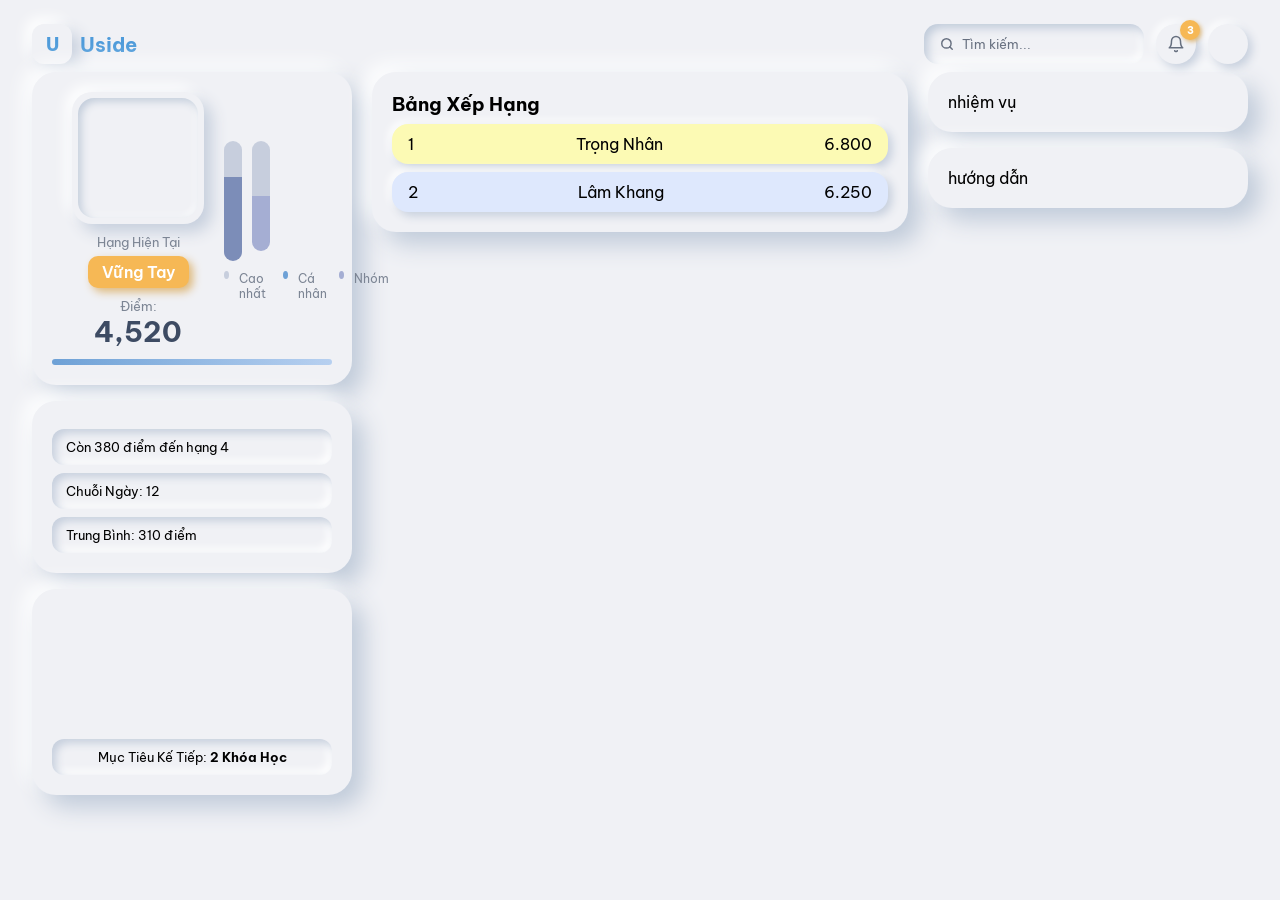
==== index.html @ 682aa791 "start" ====
<!DOCTYPE html>
<html lang="en">
<head>
    <meta charset="UTF-8">
    <meta name="viewport" content="width=device-width, initial-scale=1.0">
    <link rel="preconnect" href="https://fonts.googleapis.com">
    <link rel="preconnect" href="https://fonts.gstatic.com" crossorigin>
    <link href="https://fonts.googleapis.com/css2?family=Atkinson+Hyperlegible:ital,wght@0,400;0,700;1,400;1,700&family=Be+Vietnam+Pro:ital,wght@0,100;0,200;0,300;0,400;0,500;0,600;0,700;0,800;0,900;1,100;1,200;1,300;1,400;1,500;1,600;1,700;1,800;1,900&family=Inter:ital,opsz,wght@0,14..32,100..900;1,14..32,100..900&family=Kaushan+Script&family=Michroma&family=Montserrat:ital,wght@0,100..900;1,100..900&family=Mountains+of+Christmas:wght@400;700&family=Mulish:ital,wght@0,200..1000;1,200..1000&family=Open+Sans:ital,wght@0,300..800;1,300..800&family=Poppins:ital,wght@0,100;0,200;0,300;0,400;0,500;0,600;0,700;0,800;0,900;1,100;1,200;1,300;1,400;1,500;1,600;1,700;1,800;1,900&family=Roboto:ital,wght@0,100..900;1,100..900&display=swap" rel="stylesheet">
    <link rel="stylesheet" href="./css/trangchu.css">
    <title>Funny</title>
</head>
<body>
    <header>
        <div class="logo">
            <div class="inner-logo1">U</div>   
            <div class="inner-logo2">Uside</div>   
        </div>
        <div class="component">
            <div class="searchbox">
                <div class="kinhlup"></div>
                <input type="text" placeholder="Tìm kiếm...">
            </div>
            <div class="notification">
                <div class="bell"></div>
                <div class="new">3</div>
            </div>
            <div class="avatar"></div>
        </div>
    </header>
    <section class="main">
        <div class="left-main">
            <div class="card profile-card">
                <div class="inner-profile-card">
                    <div class="profile-left">
                        <div class="avatar-big">
                            <div class="inner-avatar-big"></div>
                        </div>
                    
                        <div class="rank-info">
                            <p>Hạng Hiện Tại</p>
                            <div class="rank-badge">
                                Vững Tay 
                            </div>
                        </div>
                        <div class="score">
                            <p>Điểm:</p>
                            <h2>4,520</h2>
                        </div>
                    </div>
                    <div class="profile-right">
                        <div class="rank-bars">
                            <div class="bar bar1"></div>
                            <div class="bar bar2"></div>
                        </div>
                        <div class="rank-type">
                            <span class="dot dot1"></span> Cao nhất
                            <span class="dot dot2"></span> Cá nhân
                            <span class="dot dot3"></span> Nhóm
                        </div>
                    </div>
                </div>

                <div class="progress-line"></div>

            </div>

            <!-- CARD 2 -->
            <div class="card progress-card">

                <div class="progress-item">
                    Còn 380 điểm đến hạng 4
                </div>

                <div class="progress-item">
                    Chuỗi Ngày: 12 
                </div>

                <div class="progress-item">
                    Trung Bình: 310 điểm
                </div>

            </div>

            <!-- CARD 3 -->
            <div class="card goal-card">

                <div class="goal-image"></div>

                <div class="goal-text">
                    Mục Tiêu Kế Tiếp: <b>2 Khóa Học</b>
                </div>

            </div>
        </div>

        <div class="center-main">
            <div class="card leaderboard">
                <div class="leaderboard-header">
                    <h3>Bảng Xếp Hạng</h3>
                </div>

                <div class="leaderboard-list">
                    <div class="rank-item gold">
                        <span>1</span>
                        <span>Trọng Nhân</span>
                        <span>6.800</span>
                    </div>

                    <div class="rank-item silver">
                        <span>2</span>
                        <span>Lâm Khang</span>
                        <span>6.250</span>
                    </div>
                </div>
            </div>
        </div>

        <div class="right-main">
            <div class="right-main">
                <div class="card mission-card">
                    nhiệm vụ
                </div>

                <div class="card guide-card">
                    hướng dẫn
                </div>
            </div>
        </div>
    </section>
</body>
</html>
---- css/trangchu.css ----
* {
    margin: 0;
    padding: 0;
    box-sizing: border-box;
    font-family: "Be Vietnam Pro", sans-serif;
}

body {
    background-color: #f0f1f5;
}

header {
    padding: 24px 0 8px;
    margin: 0 auto;
    max-width: 1513px;
    width: 95%;
    display: flex;
    justify-content: space-between;
    align-items: center;
}

header .logo {
    display: flex;
    justify-content: center;
    align-items: center;
    gap: 8px;
    cursor: pointer;
}

header .inner-logo1 {
    color: #4E9BDA;
    background-color: #F0F1F5;
    box-shadow: 8px 8px 16px #C6CFDD, -6px -6px 14px #FFFFFF;
    font-size: 18px;
    font-weight: 800;
    width: 40px;
    height: 40px;
    display: flex;
    justify-content: center;
    align-items: center;
    border-radius: 12px;
}

header .inner-logo2 {
    color: #4E9BDA;
    font-size: 20px;
    font-weight: 700;
    display: flex;
    justify-content: center;
    align-items: center;
}

header .component {
    display: flex;
    justify-content: center;
    align-items: center;
    gap: 12px;
}

header .component .searchbox {
    display: flex;
    flex-direction: row;
    align-items: center;
    padding: 10px 16px;
    gap: 8px;
    width: 220px;
    min-width: 220px;
    height: 40px;
    background: #F0F1F5;
    box-shadow: inset 4px 4px 10px #BFCAD9, inset -3px -3px 8px #FFFFFF;
    border-radius: 14px;
}

header .component .kinhlup {
    width: 16px;
    height: 16px;
    background-color: #666F7F;
    -webkit-mask: url("../img/rank/kinhlup.svg") no-repeat center;
    mask: url("../img/rank/kinhlup.svg") no-repeat center;
    -webkit-mask-size: contain;
    mask-size: contain;
}

header .component .searchbox input {
    border: none;
    outline: none;
    background-color: transparent;
    width: 100%;
    color: #666F7F;
}

header .component .searchbox input::placeholder {
    color: #666F7F;
}

header .component .searchbox input:focus {
    outline: none;
    border: none;
}

header .component .notification {
    display: flex;
    justify-content: center;
    align-items: center;
    width: 40px;
    height: 40px;
    background: #F0F1F5;
    box-shadow: 4px 4px 10px #C6CFDD, -3px -3px 8px #FFFFFF;
    border-radius: 50%;
    cursor: pointer;
    position: relative;
}

header .component .notification .bell {
    width: 18px;
    height: 18px;
    background-color: #666F7F;
    -webkit-mask: url("../img/rank/bell.svg") no-repeat center;
    mask: url("../img/rank/bell.svg") no-repeat center;
    -webkit-mask-size: contain;
    mask-size: contain;
}

header .component .notification .new {
    display: flex;
    flex-direction: row;
    justify-content: center;
    align-items: center;
    padding: 0px;
    width: 20px;
    height: 20px;
    position: absolute;
    width: 20px;
    height: 20px;
    right: -4px;
    top: -4px;
    font-size: 10px;
    font-weight: 800;
    background: #F6B855;
    box-shadow: 2px 2px 4px #DEB97C;
    border-radius: 10px;
    color: #ffffff;
}

header .component .avatar {
    display: flex;
    justify-content: center;
    align-items: center;
    width: 40px;
    height: 40px;
    background: #F0F1F5;
    box-shadow: 4px 4px 10px #C6CFDD, -3px -3px 8px #FFFFFF;
    border-radius: 50%;
    cursor: pointer;
    position: relative;
}

.main {
    margin: 0 auto;
    max-width: 1513px;
    width: 95%;
    display: grid;
    grid-template-columns: 320px 1fr 320px;
    gap: 20px;
}

.left-main {
    display:flex;
    flex-direction:column;
    gap:16px;
}

.inner-profile-card {
    display: flex;
    justify-content: space-between;
    align-items: center;
}

.profile-left {
    display: flex;
    justify-content: center;
    align-items: center;
    flex-direction: column;
    padding: 0 20px;
}

.avatar-big {
    display: flex;
    justify-content: center;
    align-items: center;
    width: 132px;
    height: 132px;
    background: #F0F1F5;
    box-shadow: 8px 8px 16px #C6CFDD, -6px -6px 14px #FFFFFF;
    border-radius: 20px;
}

.inner-avatar-big {
    width: 120px;
    height: 120px;
    background: #ffffff01;
    box-shadow: inset 3px 3px 8px #BFCAD9, inset -2px -2px 6px #FFFFFF;
    border-radius: 16px;
}

.rank-info{
    text-align:center;
    margin-top:10px;
}

.rank-info p{
    font-size:13px;
    color:#7C8594;
}

.rank-badge{
    margin-top:6px;
    display:inline-block;
    padding:6px 14px;

    background:#F6B855;
    color:white;
    font-weight:600;
    border-radius:10px;

    box-shadow:4px 4px 8px #DEB97C;
}

.score{
    text-align:center;
    margin-top:10px;
}

.score p{
    color:#7C8594;
    font-size:13px;
}

.score h2{
    font-size:28px;
    color:#3D4B63;
}




.rank-bars{
    display:flex;
    gap:10px;
}

.bar{
    width:18px;
    border-radius:12px;
    background:#C7CEDD;
}

.bar1{
    height:120px;
    background:linear-gradient(
        to top,
        #7C8DB8 70%,
        #C7CEDD 70%
    );
}

.bar2{
    height:110px;
    background:linear-gradient(
        to top,
        #A5AED3 50%,
        #C7CEDD 50%
    );
}



.progress-line{
    margin-top:10px;
    height:6px;
    border-radius:10px;

    background:linear-gradient(
        to right,
        #6EA1D6,
        #B7D0F0
    );
}

.rank-type{
    margin-top:10px;
    font-size:12px;
    color:#7C8594;

    display:flex;
    justify-content:center;
    gap:10px;
}

.dot{
    width:8px;
    height:8px;
    border-radius:50%;
    display:inline-block;
}

.dot1{background:#C7CEDD;}
.dot2{background:#6EA1D6;}
.dot3{background:#A5AED3;}

.progress-item{
    padding:10px 14px;
    border-radius:12px;
    margin-top:8px;

    background:#F0F1F5;

    box-shadow:
    inset 4px 4px 8px #C6CFDD,
    inset -4px -4px 8px #FFFFFF;

    font-size:13px;
}

.goal-card{
    text-align:center;
}

.goal-image{
    height:120px;
    background:url("../img/book.png") center/contain no-repeat;
}

.goal-text{
    margin-top:10px;

    padding:10px;
    border-radius:12px;

    box-shadow:
    inset 4px 4px 8px #C6CFDD,
    inset -4px -4px 8px #FFFFFF;

    font-size:13px;
}




.main .card {
    border-radius:24px;
    padding:20px;
    background: #F0F1F5;
    box-shadow: 12px 12px 24px #BFCAD9, -8px -8px 20px #FFFFFF;
}



.center-main {
    display:flex;
    flex-direction:column;
    gap:16px;
}

.center-main .rank-item{
    display:flex;
    justify-content:space-between;
    align-items:center;

    padding: 10px 16px;
    border-radius: 16px;
    margin-top:8px;

    box-shadow: 4px 4px 10px #C6CFDD, -3px -3px 8px #FFFFFF;
}

.center-main .rank-item.gold{
    background:#FCFAB4;
}

.center-main .rank-item.silver{
    background:#DEE8FD;
}



.right-main{
    display:flex;
    flex-direction:column;
    gap:16px;
}
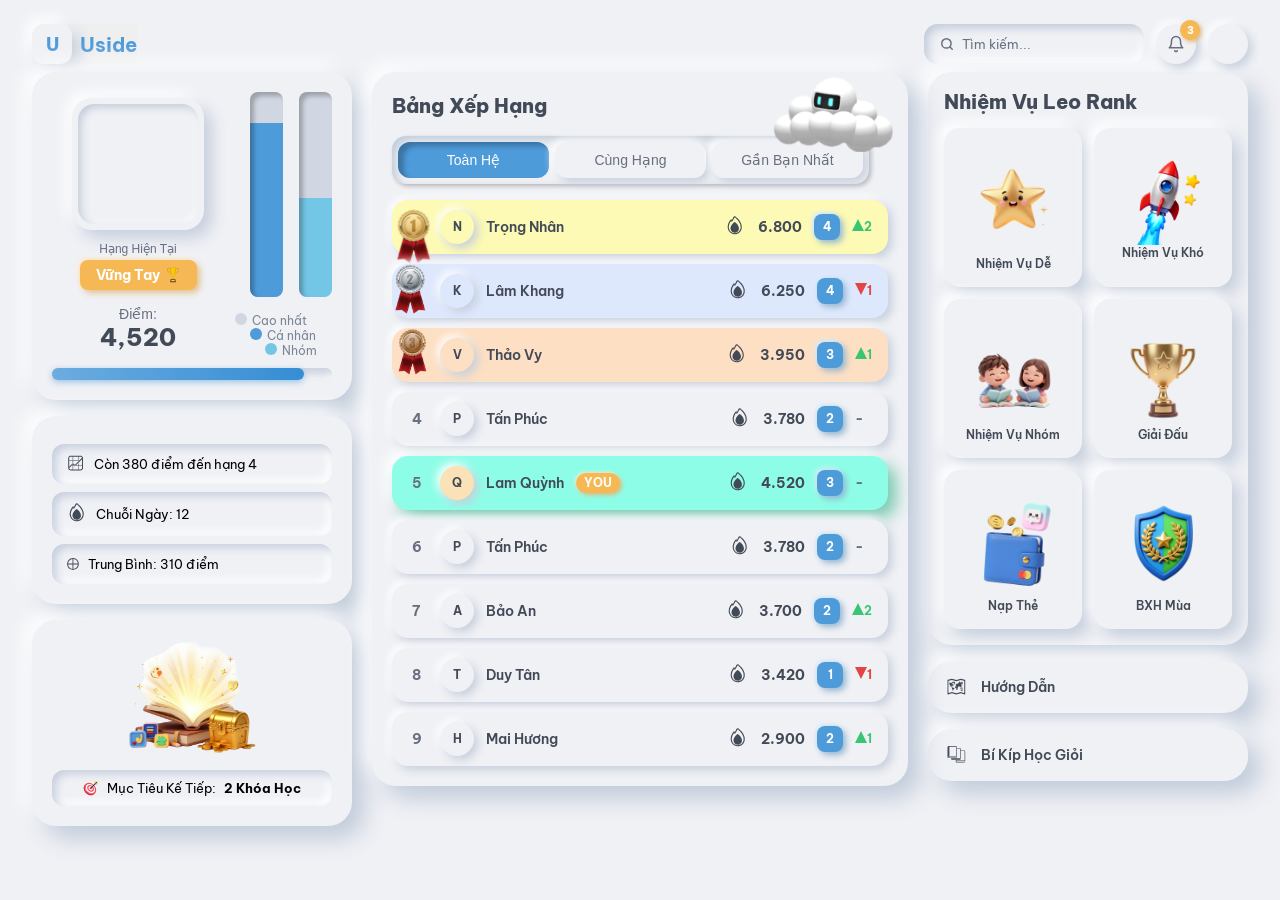
==== commit 689abcfa: "xong trangchu" ====
--- a/index.html
+++ b/index.html
@@ -11,10 +11,10 @@
 </head>
 <body>
     <header>
-        <div class="logo">
+        <button class="logo" onclick="window.location.href='discover.html'">
             <div class="inner-logo1">U</div>   
             <div class="inner-logo2">Uside</div>   
-        </div>
+        </button>
         <div class="component">
             <div class="searchbox">
                 <div class="kinhlup"></div>
@@ -38,9 +38,7 @@
                     
                         <div class="rank-info">
                             <p>Hạng Hiện Tại</p>
-                            <div class="rank-badge">
-                                Vững Tay 
-                            </div>
+                            <div class="rank-badge">Vững Tay <img src="img/rank/cup.png"></div>
                         </div>
                         <div class="score">
                             <p>Điểm:</p>
@@ -49,44 +47,52 @@
                     </div>
                     <div class="profile-right">
                         <div class="rank-bars">
-                            <div class="bar bar1"></div>
-                            <div class="bar bar2"></div>
+                            <div class="bar-box">
+                                <div class="bar"></div>
+                                <div class="bar1"></div>
+                            </div>
+                            <div class="bar-box">
+                                <div class="bar"></div>
+                                <div class="bar2"></div>
+                            </div>
                         </div>
                         <div class="rank-type">
-                            <span class="dot dot1"></span> Cao nhất
-                            <span class="dot dot2"></span> Cá nhân
-                            <span class="dot dot3"></span> Nhóm
-                        </div>
-                    </div>
-                </div>
-
-                <div class="progress-line"></div>
-
-            </div>
-
-            <!-- CARD 2 -->
+                            <div class="dot1-box"><span class="dot"></span> Cao nhất</div>
+                            <div class="dot2-box"><span class="dot"></span> Cá nhân</div>
+                            <div class="dot3-box"><span class="dot"></span> Nhóm</div>
+                        </div>
+                    </div>
+                </div>
+
+                <div class="progress-line"><div class="inner-progress-line"></div></div>
+
+            </div>
+
             <div class="card progress-card">
 
                 <div class="progress-item">
+                    <img src="img/rank/bieudo.svg">
                     Còn 380 điểm đến hạng 4
                 </div>
 
                 <div class="progress-item">
+                    <img src="img/rank/fire.svg">
                     Chuỗi Ngày: 12 
                 </div>
 
                 <div class="progress-item">
+                    <img src="img/rank/trungbinh.svg">
                     Trung Bình: 310 điểm
                 </div>
 
             </div>
 
-            <!-- CARD 3 -->
             <div class="card goal-card">
 
                 <div class="goal-image"></div>
 
                 <div class="goal-text">
+                    <img src="img/rank/target.png">
                     Mục Tiêu Kế Tiếp: <b>2 Khóa Học</b>
                 </div>
 
@@ -95,37 +101,186 @@
 
         <div class="center-main">
             <div class="card leaderboard">
-                <div class="leaderboard-header">
-                    <h3>Bảng Xếp Hạng</h3>
-                </div>
-
+                <img src="img/rank/uside.svg" class="uside">
+                <div class="leaderboard-header">Bảng Xếp Hạng</div>
+                <div class="leaderboard-choose">
+                    <button class="leaderboard-choose-btn active">Toàn Hệ</button>
+                    <button class="leaderboard-choose-btn">Cùng Hạng</button>
+                    <button class="leaderboard-choose-btn">Gần Bạn Nhất</button>
+                </div>
                 <div class="leaderboard-list">
                     <div class="rank-item gold">
-                        <span>1</span>
-                        <span>Trọng Nhân</span>
-                        <span>6.800</span>
+                        <div class="left">
+                            <img src="img/rank/no1.svg" class="rank">
+                            <div class="avatar">N</div>
+                            <div class="name">Trọng Nhân</div>
+                        </div>
+                        <div class="right">
+                            <img src="img/rank/fire.svg">
+                            <div class="point">6.800</div>
+                            <div class="level">4</div>
+                            <div class="change-green">
+                                <div class="change1"></div>
+                                <div class="change2">2</div>
+                            </div>
+                        </div>
                     </div>
 
                     <div class="rank-item silver">
-                        <span>2</span>
-                        <span>Lâm Khang</span>
-                        <span>6.250</span>
+                        <div class="left">
+                            <img src="img/rank/no2.svg" class="rank">
+                            <div class="avatar">K</div>
+                            <div class="name">Lâm Khang</div>
+                        </div>
+                        <div class="right">
+                            <img src="img/rank/fire.svg">
+                            <div class="point">6.250</div>
+                            <div class="level">4</div>
+                            <div class="change-red">
+                                <div class="change1"></div>
+                                <div class="change2">1</div>
+                            </div>
+                        </div>
+                    </div>
+                    
+                    <div class="rank-item copper">
+                        <div class="left">
+                            <img src="img/rank/no3.svg" class="rank">
+                            <div class="avatar">V</div>
+                            <div class="name">Thảo Vy</div>
+                        </div>
+                        <div class="right">
+                            <img src="img/rank/fire.svg">
+                            <div class="point">3.950</div>
+                            <div class="level">3</div>
+                            <div class="change-green">
+                                <div class="change1"></div>
+                                <div class="change2">1</div>
+                            </div>
+                        </div>
+                    </div>
+
+                    <div class="rank-item normal">
+                        <div class="left">
+                            <div class="rank1">4</div>
+                            <div class="avatar">P</div>
+                            <div class="name">Tấn Phúc</div>
+                        </div>
+                        <div class="right">
+                            <img src="img/rank/fire.svg">
+                            <div class="point">3.780</div>
+                            <div class="level">2</div>
+                            <div class="change-gray">-</div>
+                        </div>
+                    </div>
+
+                    <div class="rank-item myacc">
+                        <div class="left">
+                            <div class="rank1">5</div>
+                            <div class="avatar">Q</div>
+                            <div class="name">Lam Quỳnh</div>
+                            <div class="you">YOU</div>
+                        </div>
+                        <div class="right">
+                            <img src="img/rank/fire.svg">
+                            <div class="point">4.520</div>
+                            <div class="level">3</div>
+                            <div class="change-gray">-</div>
+                        </div>
+                    </div>
+
+                    <div class="rank-item normal">
+                        <div class="left">
+                            <div class="rank1">6</div>
+                            <div class="avatar">P</div>
+                            <div class="name">Tấn Phúc</div>
+                        </div>
+                        <div class="right">
+                            <img src="img/rank/fire.svg">
+                            <div class="point">3.780</div>
+                            <div class="level">2</div>
+                            <div class="change-gray">-</div>
+                        </div>
+                    </div>
+
+                    <div class="rank-item normal">
+                        <div class="left">
+                            <div class="rank1">7</div>
+                            <div class="avatar">A</div>
+                            <div class="name">Bảo An</div>
+                        </div>
+                        <div class="right">
+                            <img src="img/rank/fire.svg">
+                            <div class="point">3.700</div>
+                            <div class="level">2</div>
+                            <div class="change-green">
+                                <div class="change1"></div>
+                                <div class="change2">2</div>
+                            </div>
+                        </div>
+                    </div>
+
+                    <div class="rank-item normal">
+                        <div class="left">
+                            <div class="rank1">8</div>
+                            <div class="avatar">T</div>
+                            <div class="name">Duy Tân</div>
+                        </div>
+                        <div class="right">
+                            <img src="img/rank/fire.svg">
+                            <div class="point">3.420</div>
+                            <div class="level">1</div>
+                            <div class="change-red">
+                                <div class="change1"></div>
+                                <div class="change2">1</div>
+                            </div>
+                        </div>
+                    </div>
+
+                    <div class="rank-item normal">
+                        <div class="left">
+                            <div class="rank1">9</div>
+                            <div class="avatar">H</div>
+                            <div class="name">Mai Hương</div>
+                        </div>
+                        <div class="right">
+                            <img src="img/rank/fire.svg">
+                            <div class="point">2.900</div>
+                            <div class="level">2</div>
+                            <div class="change-green">
+                                <div class="change1"></div>
+                                <div class="change2">1</div>
+                            </div>
+                        </div>
                     </div>
                 </div>
             </div>
         </div>
 
         <div class="right-main">
-            <div class="right-main">
-                <div class="card mission-card">
-                    nhiệm vụ
-                </div>
-
-                <div class="card guide-card">
-                    hướng dẫn
-                </div>
+            <div class="main-card">
+                <div class="main-card-header">Nhiệm Vụ Leo Rank</div>
+                <div class="misson-box">
+                    <div class="misson-item"><img src="img/rank/Nhiệm Vụ Dễ.svg"> Nhiệm Vụ Dễ</div>
+                    <div class="misson-item"><img src="img/rank/Nhiệm Vụ Khó.svg"> Nhiệm Vụ Khó</div>
+                    <div class="misson-item"><img src="img/rank/Nhiệm Vụ Nhóm.svg"> Nhiệm Vụ Nhóm</div>
+                    <div class="misson-item"><img src="img/rank/Giải Đấu.svg"> Giải Đấu</div>
+                    <div class="misson-item"><img src="img/rank/Nạp Thẻ.svg"> Nạp Thẻ</div>
+                    <div class="misson-item"><img src="img/rank/BXH Mùa.svg"> BXH Mùa</div>
+                </div>
+            </div>
+
+            <div class="card guide-card">
+                <img src="img/rank/map.svg">
+                Hướng Dẫn
+            </div>
+
+            <div class="card tips-card">
+                <img src="img/rank/bikip.svg">
+                Bí Kíp Học Giỏi
             </div>
         </div>
     </section>
+    <script src="./js/trangchu.js"></script>
 </body>
 </html>
--- a/css/trangchu.css
+++ b/css/trangchu.css
@@ -25,6 +25,7 @@
     align-items: center;
     gap: 8px;
     cursor: pointer;
+    border: none;
 }
 
 header .inner-logo1 {
@@ -182,6 +183,7 @@
     align-items: center;
     flex-direction: column;
     padding: 0 20px;
+    gap: 12px;
 }
 
 .avatar-big {
@@ -203,148 +205,227 @@
     border-radius: 16px;
 }
 
-.rank-info{
-    text-align:center;
+.rank-info {
+    text-align: center;
+    display: flex;
+    flex-direction: column;
+    justify-content: center;
+    align-items: center;
+
+}
+
+.rank-info p {
+    font-weight: 500;
+    font-size: 12px;
+    color: #666F7F;
+}
+
+.rank-badge {
+    margin-top: 4px;
+    display: flex;
+    justify-content: center;
+    align-items: center;
+    gap: 5px;
+    padding: 6px 16px;
+    color:white;
+    font-weight: 700;
+    font-size: 14px;
+    background: #F6B855;
+    box-shadow: 3px 3px 6px #E2C28D, -2px -2px 4px #FCEBCF;
+    border-radius: 8px;
+}
+
+.rank-badge img {
+    width: 16px;
+    height: 16px;
+}
+
+
+.score{
+    text-align: center;
+    margin-top: 4px;
+}
+
+.score p {
+    color: #666F7F;
+    font-size: 14px;
+    font-weight: 500;
+}
+
+.score h2 {
+    font-size: 24px;
+    font-weight: 800;
+    color: #424957;
+}
+
+.profile-right {
+    display: flex;
+    justify-content: center;
+    align-items: center;
+    flex-direction: column;
+    gap: 6px;
+}
+
+.rank-bars {
+    display: flex;
+    gap: 16px;
+}
+
+.bar-box {
+    width: 33px;
+    height: 205px;
+    border-radius: 8px;
+    background: #D1D7E2;
+    position: relative;
+}
+
+.bar {
+    position: absolute;
+    width: 33px;
+    height: 205px;
+    background: transparent;
+    box-shadow: inset 4px 4px 4px #00000040;
+    border-radius: 8px;
+    z-index: 2;
+}
+
+.bar1 {
+    position: absolute;
+    bottom: 0;
+    border-radius: 0 0 8px 8px;
+    width: 33px;
+    height: 174px;
+    background: #4E9BDA;
+    z-index: 1;
+}
+
+.bar2 {
+    position: absolute;
+    bottom: 0;
+    border-radius: 0 0 8px 8px;
+    width: 33px;
+    height: 99px;
+    background: #74C6E6;
+    z-index: 1;
+}
+
+
+
+
+.progress-line {
     margin-top:10px;
-}
-
-.rank-info p{
-    font-size:13px;
-    color:#7C8594;
-}
-
-.rank-badge{
-    margin-top:6px;
-    display:inline-block;
-    padding:6px 14px;
-
-    background:#F6B855;
-    color:white;
-    font-weight:600;
-    border-radius:10px;
-
-    box-shadow:4px 4px 8px #DEB97C;
-}
-
-.score{
-    text-align:center;
-    margin-top:10px;
-}
-
-.score p{
-    color:#7C8594;
-    font-size:13px;
-}
-
-.score h2{
-    font-size:28px;
-    color:#3D4B63;
-}
-
-
-
-
-.rank-bars{
-    display:flex;
-    gap:10px;
-}
-
-.bar{
-    width:18px;
-    border-radius:12px;
-    background:#C7CEDD;
-}
-
-.bar1{
-    height:120px;
-    background:linear-gradient(
-        to top,
-        #7C8DB8 70%,
-        #C7CEDD 70%
-    );
-}
-
-.bar2{
-    height:110px;
-    background:linear-gradient(
-        to top,
-        #A5AED3 50%,
-        #C7CEDD 50%
-    );
-}
-
-
-
-.progress-line{
-    margin-top:10px;
-    height:6px;
-    border-radius:10px;
-
-    background:linear-gradient(
-        to right,
-        #6EA1D6,
-        #B7D0F0
-    );
-}
-
-.rank-type{
+    width: 100%;
+    height: 12px;
+    background: #E4E7EC;
+    box-shadow: inset 3px 3px 7px #C6CFDD, inset -2px -2px 5px #FCFCFC;
+    border-radius: 99px;
+}
+
+.inner-progress-line {
+    width: 90%;
+    height: 12px;
+    background: linear-gradient(90deg, #6CACE0 0%, #358DD4 100%);
+    box-shadow: 0px 2px 6px rgba(66, 148, 215, 0.5);
+    border-radius: 9999px;
+}
+
+.rank-type {
     margin-top:10px;
     font-size:12px;
     color:#7C8594;
-
     display:flex;
     justify-content:center;
-    gap:10px;
-}
-
-.dot{
-    width:8px;
-    height:8px;
+    flex-direction: column;
+}
+
+.dot1-box {
+    position: relative;
+    left: -20px;
+    display:flex;
+    gap: 5px;
+}
+
+.dot2-box {
+    position: relative;
+    left: -5px;
+    display:flex;
+    gap: 5px;
+}
+
+.dot3-box {
+    position: relative;
+    left: 10px;
+    display:flex;
+    gap: 5px;
+}
+
+.dot1-box .dot {
+    width:12px;
+    height:12px;
     border-radius:50%;
     display:inline-block;
-}
-
-.dot1{background:#C7CEDD;}
-.dot2{background:#6EA1D6;}
-.dot3{background:#A5AED3;}
-
-.progress-item{
+    background:#D1D7E2;
+}
+
+.dot2-box .dot {
+    width:12px;
+    height:12px;
+    border-radius:50%;
+    display:inline-block;
+    background:#4E9BDA;
+}
+
+.dot3-box .dot {
+    width:12px;
+    height:12px;
+    border-radius:50%;
+    display:inline-block;
+    background:#74C6E6;
+}
+
+.progress-item {
     padding:10px 14px;
     border-radius:12px;
     margin-top:8px;
-
     background:#F0F1F5;
-
     box-shadow:
     inset 4px 4px 8px #C6CFDD,
     inset -4px -4px 8px #FFFFFF;
-
     font-size:13px;
-}
-
-.goal-card{
+    display: flex;
+    align-items: center;
+    gap: 8px;
+}
+
+
+
+.goal-card {
     text-align:center;
 }
 
-.goal-image{
+.goal-image {
     height:120px;
-    background:url("../img/book.png") center/contain no-repeat;
-}
-
-.goal-text{
+    background:url("../img/rank/Goal.svg") center/contain no-repeat;
+}
+
+.goal-text {
     margin-top:10px;
-
     padding:10px;
     border-radius:12px;
-
     box-shadow:
     inset 4px 4px 8px #C6CFDD,
     inset -4px -4px 8px #FFFFFF;
-
     font-size:13px;
-}
-
-
+    display: flex;
+    align-items: center;
+    justify-content: center;
+    gap: 8px;
+}
+
+.goal-text img {
+    height: 16px;
+    width: 16px;
+}
 
 
 .main .card {
@@ -362,31 +443,381 @@
     gap:16px;
 }
 
-.center-main .rank-item{
+.leaderboard {
+    display:flex;
+    flex-direction:column;
+    gap:16px;
+    background: #F0F1F5;
+    box-shadow: 12px 12px 24px #BFCAD9, -8px -8px 20px #FFFFFF;
+    border-radius: 24px;
+    padding: 20px;
+    position: relative;
+}
+
+.uside {
+    width: 150px;
+    height: 80px;
+    position: absolute;
+    top: 0;
+    right: 0;
+}
+
+.leaderboard-header {
+    color: #424957;
+    font-weight: 800;
+    font-size: 20px;
+    line-height: 28px;
+}
+
+.leaderboard-choose {
+    display: flex;
+    flex-direction: row;
+    justify-content: center;
+    align-items: center;
+    width: fit-content;
+    padding: 6px;
+    gap: 6px;
+    height: 48px;
+    background: #F0F1F5;
+    box-shadow: 2px 2px 4px rgba(0, 0, 0, 0.25), inset 4px 4px 10px #BFCAD9;
+    border-radius: 14px;
+}
+
+.leaderboard-choose-btn {
+    display: flex;
+    justify-content: center;
+    align-items: center;
+    width: 151px;
+    height: 36px;
+    background: #F0F1F5;
+    box-shadow: 4px 4px 10px #C6CFDD, -3px -3px 8px #FFFFFF;
+    border-radius: 12px;
+    border: none;
+    color: #666F7F;
+    font-weight: 500;
+    font-size: 14px;
+    line-height: 20px;
+    cursor: pointer;
+    transition: all 0.2s ease-in-out;
+}
+
+.leaderboard-choose-btn.active {
+    background: #4E9BDA;
+    box-shadow: inset 6px 4px 5px rgba(0, 0, 0, 0.25);
+    color: #ffffff;
+}
+
+.leaderboard-list {
+    display: flex;
+    flex-direction: column;
+    gap: 10px;
+}
+
+
+.center-main .rank-item {
     display:flex;
     justify-content:space-between;
     align-items:center;
-
-    padding: 10px 16px;
+    padding: 10px 16px 10px 48px;
     border-radius: 16px;
-    margin-top:8px;
-
     box-shadow: 4px 4px 10px #C6CFDD, -3px -3px 8px #FFFFFF;
-}
-
-.center-main .rank-item.gold{
+    position: relative;
+}
+
+.center-main .rank-item .left {
+    display: flex;
+    gap: 12px;
+    align-items: center;
+}
+
+.center-main .rank-item .right {
+    display: flex;
+    gap: 12px;
+    align-items: center;
+}
+
+.center-main .rank-item.gold {
     background:#FCFAB4;
 }
+
+.center-main .rank-item .rank {
+    position: absolute;
+    top: 0;
+    left: 2px;
+    color: #666F7F;
+    font-weight: 700;
+    font-size: 14px;
+    line-height: 20px;
+}
+
+.center-main .rank-item.gold .left .avatar {
+    display: flex;
+    flex-direction: row;
+    justify-content: center;
+    align-items: center;
+    background: #FCFAB4;
+    box-shadow: 4px 4px 10px #C6CFDD, -3px -3px 8px #FFFFFF;
+    border-radius: 50%;
+    width: 34px;
+    height: 34px;
+    color: #424957;
+    font-weight: 700;
+    font-size: 12px;
+    line-height: 16px;
+}
+
+.center-main .rank-item .left .name {
+    color: #424957;
+    font-weight: 600;
+    font-size: 14px;
+    line-height: 20px;
+}
+
+.center-main .rank-item .right .point {
+    color: #424957;
+    font-weight: 700;
+    font-size: 14px;
+    line-height: 20px;
+}
+
+.center-main .rank-item .right .level {
+    display: flex;
+    flex-direction: row;
+    justify-content: center;
+    align-items: center;
+    width: 26px;
+    height: 26px;
+    background: #4E9BDA;
+    box-shadow: 3px 3px 6px #94B6D1, -2px -2px 4px #DAECFB;
+    border-radius: 8px;
+    color: #FFFFFF;
+    font-weight: 700;
+    font-size: 12px;
+    line-height: 16px;
+}
+
+.center-main .rank-item .right .change-green {
+    display: flex;
+}
+
+.center-main .rank-item .right .change-green .change1 {
+    width: 12px;
+    height: 12px;
+    background-color: #39C674;
+    clip-path: polygon(50% 0%, 0% 100%, 100% 100%);
+}
+
+.center-main .rank-item .right .change-green .change2 {
+    color: #39C674;
+    font-weight: 700;
+    font-size: 12px;
+    line-height: 16px;
+}
+
+.center-main .rank-item .right .change-red {
+    display: flex;
+}
+
+.center-main .rank-item .right .change-red .change1 {
+    width: 12px;
+    height: 12px;
+    background-color: #E44444;
+    clip-path: polygon(50% 0%, 0% 100%, 100% 100%);
+    transform: rotate(180deg);
+}
+
+.center-main .rank-item .right .change-red .change2 {
+    color: #E44444;
+    font-weight: 700;
+    font-size: 12px;
+    line-height: 16px;
+}
+
+.center-main .rank-item .right .change-gray {
+    width: 17px;
+    height: 20px;
+    color: #666F7F;
+    font-weight: 700;
+    font-size: 14px;
+    line-height: 20px;
+}
+
+
 
 .center-main .rank-item.silver{
     background:#DEE8FD;
 }
 
-
-
-.right-main{
+.center-main .rank-item.silver .left .avatar {
+    display: flex;
+    flex-direction: row;
+    justify-content: center;
+    align-items: center;
+    background: #DEE8FD;
+    box-shadow: 4px 4px 10px #C6CFDD, -3px -3px 8px #FFFFFF;
+    border-radius: 50%;
+    width: 34px;
+    height: 34px;
+    color: #424957;
+    font-weight: 700;
+    font-size: 12px;
+    line-height: 16px;
+}
+
+.center-main .rank-item.copper{
+    background:#FDDFC3;
+}
+
+.center-main .rank-item.copper .left .avatar {
+    display: flex;
+    flex-direction: row;
+    justify-content: center;
+    align-items: center;
+    background: #FDDFC3;
+    box-shadow: 4px 4px 10px #C6CFDD, -3px -3px 8px #FFFFFF;
+    border-radius: 50%;
+    width: 34px;
+    height: 34px;
+    color: #424957;
+    font-weight: 700;
+    font-size: 12px;
+    line-height: 16px;
+}
+
+.center-main .rank-item .rank1 {
+    position: absolute;
+    top: 17px;
+    left: 20px;
+    color: #666F7F;
+    font-weight: 700;
+    font-size: 14px;
+    line-height: 20px;
+}
+
+.center-main .rank-item.normal{
+    background:#F0F1F5;
+}
+
+.center-main .rank-item.normal .left .avatar {
+    display: flex;
+    flex-direction: row;
+    justify-content: center;
+    align-items: center;
+    background: #F0F1F5;
+    box-shadow: 4px 4px 10px #C6CFDD, -3px -3px 8px #FFFFFF;
+    border-radius: 50%;
+    width: 34px;
+    height: 34px;
+    color: #424957;
+    font-weight: 700;
+    font-size: 12px;
+    line-height: 16px;
+}
+
+.center-main .rank-item.myacc{
+    background: #8EFDE7;
+    box-shadow: 8px 8px 16px #79CAAF, -6px -6px 14px #FFFFFF;
+}
+
+.center-main .rank-item.myacc .left .avatar {
+    display: flex;
+    flex-direction: row;
+    justify-content: center;
+    align-items: center;
+    background: #FBE1B6;
+    box-shadow: 4px 4px 10px #C6CFDD, -3px -3px 8px #FFFFFF;
+    border-radius: 50%;
+    width: 34px;
+    height: 34px;
+    color: #424957;
+    font-weight: 700;
+    font-size: 12px;
+    line-height: 16px;
+}
+
+.center-main .rank-item.myacc .left .you {
+    display: flex;
+    justify-content: center;
+    align-items: center;
+    background: #F6B855;
+    box-shadow: 2px 2px 4px #DEB97C, -1px -1px 3px #FCEBCF;
+    border-radius: 12px;
+    width: 44px;
+    height: 20px;
+    color: #FFFFFF;
+    font-weight: 700;
+    font-size: 12px;
+    line-height: 16px;
+} 
+
+
+.right-main {
     display:flex;
     flex-direction:column;
     gap:16px;
 }
 
+.right-main .main-card {
+    display: flex;
+    flex-direction: column;
+    background: #F0F1F5;
+    box-shadow: 12px 12px 24px #BFCAD9, -8px -8px 20px #FFFFFF;
+    border-radius: 24px;
+    padding: 16px;
+    gap: 12px;
+}
+
+
+
+.right-main .main-card .main-card-header {
+    color: #424957;
+    font-weight: 800;
+    font-size: 20px;
+    line-height: 28px;
+}
+
+.right-main .main-card .misson-box {
+    display: flex;
+    flex-wrap: wrap;
+    gap: 12px;
+}
+
+.right-main .main-card .misson-box .misson-item {
+    width: calc((100% - 12px) / 2);
+    height: 159px;
+    display: flex;
+    justify-content: center;
+    align-items: center;
+    flex-direction: column;
+    background: #F0F1F5;
+    box-shadow: 8px 8px 16px #C6CFDD, -6px -6px 14px #FFFFFF;
+    border-radius: 16px;
+    color: #424957;
+    font-weight: 600;
+    font-size: 12px;
+    line-height: 15px;
+}
+
+
+.right-main .guide-card {
+    display: flex;
+    align-items: center;
+    padding: 12px 16px;
+    gap: 12px;
+    color: #424957;
+    font-weight: 600;
+    font-size: 14px;
+    line-height: 20px;
+}
+
+.right-main .tips-card {
+    display: flex;
+    align-items: center;
+    padding: 12px 16px;
+    gap: 12px;
+    color: #424957;
+    font-weight: 600;
+    font-size: 14px;
+    line-height: 20px;
+}
+
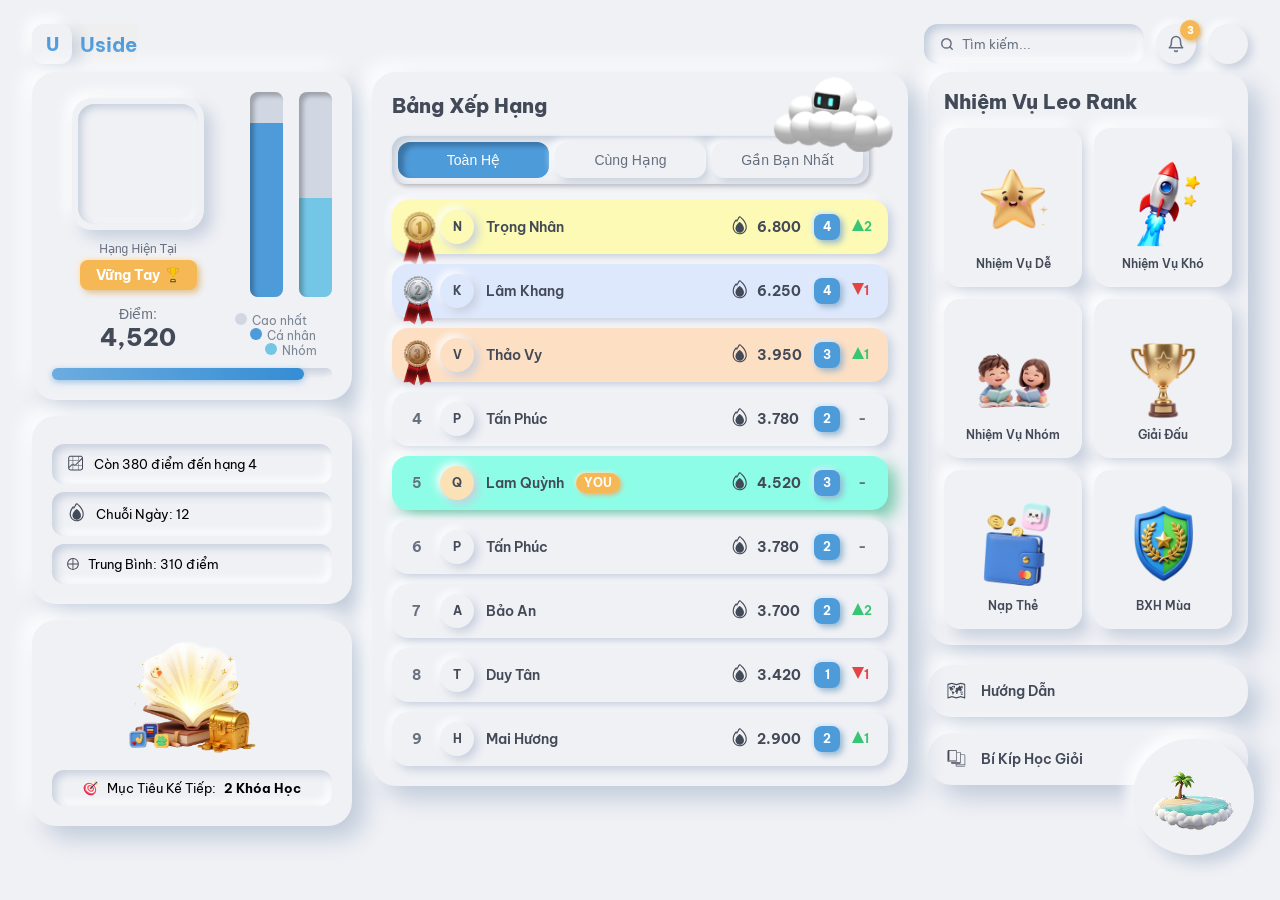
==== commit fa6f1142: "feature/decarateindex: chưa xong" ====
--- a/index.html
+++ b/index.html
@@ -116,8 +116,10 @@
                             <div class="name">Trọng Nhân</div>
                         </div>
                         <div class="right">
-                            <img src="img/rank/fire.svg">
-                            <div class="point">6.800</div>
+                            <div class="outer-point">
+                                <img src="img/rank/fire.svg">
+                                <div class="point">6.800</div>
+                            </div>
                             <div class="level">4</div>
                             <div class="change-green">
                                 <div class="change1"></div>
@@ -133,8 +135,10 @@
                             <div class="name">Lâm Khang</div>
                         </div>
                         <div class="right">
-                            <img src="img/rank/fire.svg">
-                            <div class="point">6.250</div>
+                            <div class="outer-point">
+                                <img src="img/rank/fire.svg">
+                                <div class="point">6.250</div>
+                            </div>
                             <div class="level">4</div>
                             <div class="change-red">
                                 <div class="change1"></div>
@@ -150,8 +154,10 @@
                             <div class="name">Thảo Vy</div>
                         </div>
                         <div class="right">
-                            <img src="img/rank/fire.svg">
-                            <div class="point">3.950</div>
+                            <div class="outer-point">
+                                <img src="img/rank/fire.svg">
+                                <div class="point">3.950</div>
+                            </div>
                             <div class="level">3</div>
                             <div class="change-green">
                                 <div class="change1"></div>
@@ -167,8 +173,10 @@
                             <div class="name">Tấn Phúc</div>
                         </div>
                         <div class="right">
-                            <img src="img/rank/fire.svg">
-                            <div class="point">3.780</div>
+                            <div class="outer-point">
+                                <img src="img/rank/fire.svg">
+                                <div class="point">3.780</div>
+                            </div>
                             <div class="level">2</div>
                             <div class="change-gray">-</div>
                         </div>
@@ -182,8 +190,10 @@
                             <div class="you">YOU</div>
                         </div>
                         <div class="right">
-                            <img src="img/rank/fire.svg">
-                            <div class="point">4.520</div>
+                            <div class="outer-point">
+                                <img src="img/rank/fire.svg">
+                                <div class="point">4.520</div>
+                            </div>
                             <div class="level">3</div>
                             <div class="change-gray">-</div>
                         </div>
@@ -196,8 +206,10 @@
                             <div class="name">Tấn Phúc</div>
                         </div>
                         <div class="right">
-                            <img src="img/rank/fire.svg">
-                            <div class="point">3.780</div>
+                            <div class="outer-point">
+                                <img src="img/rank/fire.svg">
+                                <div class="point">3.780</div>
+                            </div>
                             <div class="level">2</div>
                             <div class="change-gray">-</div>
                         </div>
@@ -210,8 +222,10 @@
                             <div class="name">Bảo An</div>
                         </div>
                         <div class="right">
-                            <img src="img/rank/fire.svg">
-                            <div class="point">3.700</div>
+                            <div class="outer-point">
+                                <img src="img/rank/fire.svg">
+                                <div class="point">3.700</div>
+                            </div>
                             <div class="level">2</div>
                             <div class="change-green">
                                 <div class="change1"></div>
@@ -227,8 +241,10 @@
                             <div class="name">Duy Tân</div>
                         </div>
                         <div class="right">
-                            <img src="img/rank/fire.svg">
-                            <div class="point">3.420</div>
+                            <div class="outer-point">
+                                <img src="img/rank/fire.svg">
+                                <div class="point">3.420</div>
+                            </div>
                             <div class="level">1</div>
                             <div class="change-red">
                                 <div class="change1"></div>
@@ -244,8 +260,10 @@
                             <div class="name">Mai Hương</div>
                         </div>
                         <div class="right">
-                            <img src="img/rank/fire.svg">
-                            <div class="point">2.900</div>
+                            <div class="outer-point">
+                                <img src="img/rank/fire.svg">
+                                <div class="point">2.900</div>
+                            </div>
                             <div class="level">2</div>
                             <div class="change-green">
                                 <div class="change1"></div>
@@ -281,6 +299,7 @@
             </div>
         </div>
     </section>
+    <div class="FAB"><img src="img/rank/Tropical Island.png"></div>
     <script src="./js/trangchu.js"></script>
 </body>
 </html>
--- a/css/trangchu.css
+++ b/css/trangchu.css
@@ -542,8 +542,8 @@
 
 .center-main .rank-item .rank {
     position: absolute;
-    top: 0;
-    left: 2px;
+    top: 20%;
+    left: 2%;
     color: #666F7F;
     font-weight: 700;
     font-size: 14px;
@@ -573,11 +573,18 @@
     line-height: 20px;
 }
 
+.center-main .rank-item .right .outer-point {
+    display: flex;
+    align-items: center;
+    gap: 6px;
+}
+
 .center-main .rank-item .right .point {
     color: #424957;
     font-weight: 700;
     font-size: 14px;
     line-height: 20px;
+    width: 45px;
 }
 
 .center-main .rank-item .right .level {
@@ -612,6 +619,7 @@
     font-weight: 700;
     font-size: 12px;
     line-height: 16px;
+    width: 8px;
 }
 
 .center-main .rank-item .right .change-red {
@@ -631,15 +639,17 @@
     font-weight: 700;
     font-size: 12px;
     line-height: 16px;
+    width: 8px;
 }
 
 .center-main .rank-item .right .change-gray {
-    width: 17px;
+    width: 20px;
     height: 20px;
     color: #666F7F;
     font-weight: 700;
     font-size: 14px;
     line-height: 20px;
+    text-align: center;
 }
 
 
@@ -808,6 +818,7 @@
     font-weight: 600;
     font-size: 14px;
     line-height: 20px;
+    margin-top: 4px;
 }
 
 .right-main .tips-card {
@@ -821,3 +832,18 @@
     line-height: 20px;
 }
 
+.FAB {
+    display: flex;
+    justify-content: center;
+    align-items: center;
+    padding: 12px;
+    position: fixed;
+    width: 121px;
+    height: 116px;
+    bottom: 5%;
+    right: 2%;
+    background: #F0F1F5;
+    box-shadow: 8px 8px 16px #C6CFDD, -6px -6px 14px #FFFFFF;
+    border-radius: 65px;
+    cursor: pointer;
+}
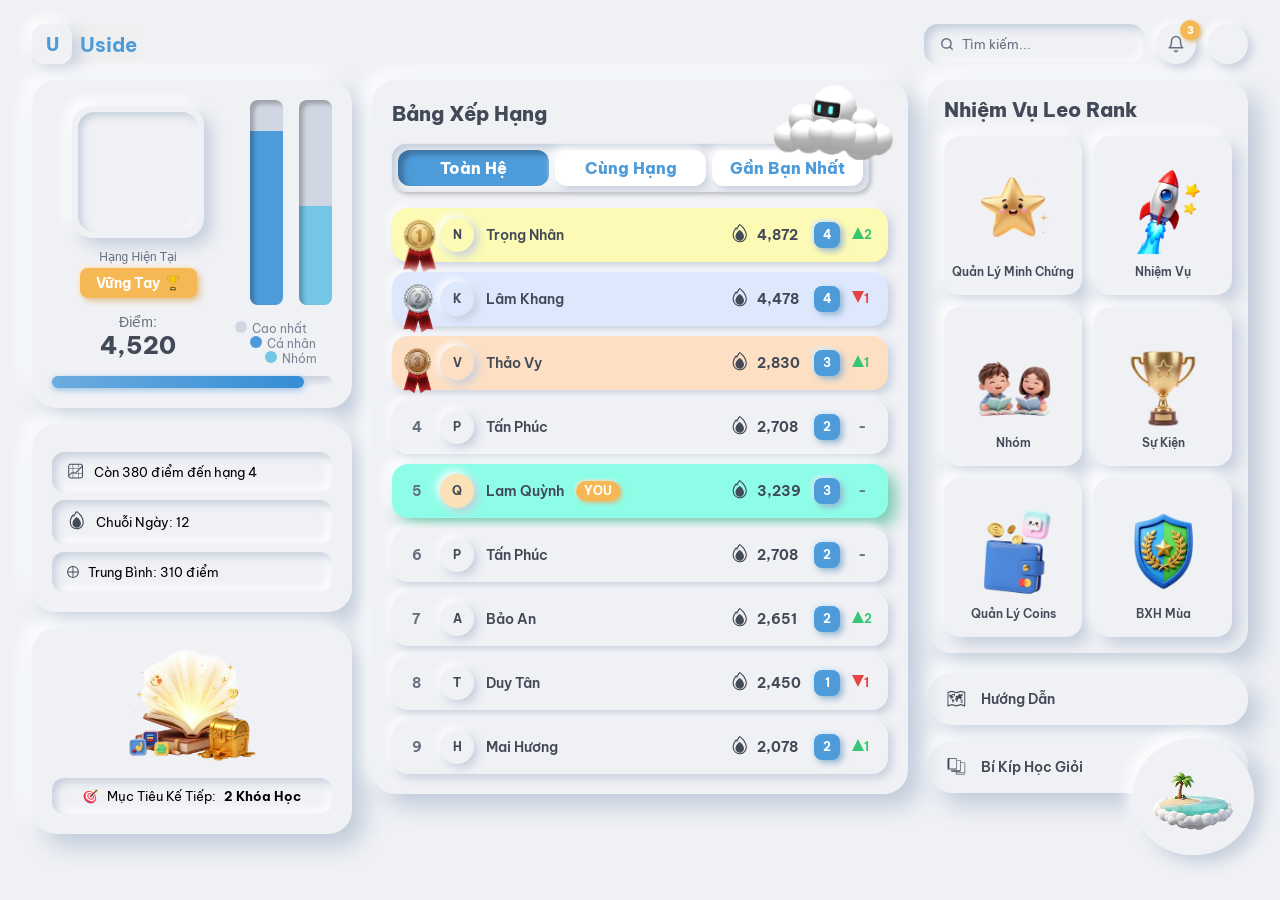
==== commit 15e78193: "feature/centerDuty: xong" ====
--- a/index.html
+++ b/index.html
@@ -11,7 +11,7 @@
 </head>
 <body>
     <header>
-        <button class="logo" onclick="window.location.href='discover.html'">
+        <button class="logo">
             <div class="inner-logo1">U</div>   
             <div class="inner-logo2">Uside</div>   
         </button>
@@ -279,11 +279,11 @@
             <div class="main-card">
                 <div class="main-card-header">Nhiệm Vụ Leo Rank</div>
                 <div class="misson-box">
-                    <div class="misson-item"><img src="img/rank/Nhiệm Vụ Dễ.svg"> Nhiệm Vụ Dễ</div>
-                    <div class="misson-item"><img src="img/rank/Nhiệm Vụ Khó.svg"> Nhiệm Vụ Khó</div>
-                    <div class="misson-item"><img src="img/rank/Nhiệm Vụ Nhóm.svg"> Nhiệm Vụ Nhóm</div>
-                    <div class="misson-item"><img src="img/rank/Giải Đấu.svg"> Giải Đấu</div>
-                    <div class="misson-item"><img src="img/rank/Nạp Thẻ.svg"> Nạp Thẻ</div>
+                    <div class="misson-item"><img src="img/rank/Nhiệm Vụ Dễ.svg"> Quản Lý Minh Chứng</div>
+                    <div class="misson-item" onclick="window.location.href='duty.html'"><img src="img/rank/Nhiệm Vụ Khó.svg"> Nhiệm Vụ</div>
+                    <div class="misson-item" onclick="window.location.href='discover.html'"><img src="img/rank/Nhiệm Vụ Nhóm.svg"> Nhóm</div>
+                    <div class="misson-item"><img src="img/rank/Giải Đấu.svg"> Sự Kiện</div>
+                    <div class="misson-item"><img src="img/rank/Nạp Thẻ.svg"> Quản Lý Coins</div>
                     <div class="misson-item"><img src="img/rank/BXH Mùa.svg"> BXH Mùa</div>
                 </div>
             </div>
--- a/css/trangchu.css
+++ b/css/trangchu.css
@@ -70,6 +70,7 @@
     background: #F0F1F5;
     box-shadow: inset 4px 4px 10px #BFCAD9, inset -3px -3px 8px #FFFFFF;
     border-radius: 14px;
+    transition: all 0.2s ease;
 }
 
 header .component .kinhlup {
@@ -99,6 +100,13 @@
     border: none;
 }
 
+header .component .searchbox:focus-within {
+    box-shadow: 
+        inset 2px 2px 5px #4E9BDA,
+        inset -2px -2px 5px #FFFFFF,
+        0 0 0 2px #4E9BDA33;
+}
+
 header .component .notification {
     display: flex;
     justify-content: center;
@@ -120,6 +128,20 @@
     mask: url("../img/rank/bell.svg") no-repeat center;
     -webkit-mask-size: contain;
     mask-size: contain;
+}
+
+header .component .notification:hover .bell {
+    animation: ring 0.5s ease;
+    background-color: #4E9BDA;
+    transform-origin: center top;
+}
+
+@keyframes ring {
+    0% { transform: rotate(0); }
+    25% { transform: rotate(15deg); }
+    50% { transform: rotate(-15deg); }
+    75% { transform: rotate(10deg); }
+    100% { transform: rotate(0); }
 }
 
 header .component .notification .new {
@@ -157,7 +179,7 @@
 }
 
 .main {
-    margin: 0 auto;
+    margin: 8px auto 0;
     max-width: 1513px;
     width: 95%;
     display: grid;
@@ -489,13 +511,13 @@
     align-items: center;
     width: 151px;
     height: 36px;
-    background: #F0F1F5;
+    background: #ffffff;
     box-shadow: 4px 4px 10px #C6CFDD, -3px -3px 8px #FFFFFF;
     border-radius: 12px;
     border: none;
-    color: #666F7F;
-    font-weight: 500;
-    font-size: 14px;
+    color: #4E9BDA;
+    font-weight: 800;
+    font-size: 16px;
     line-height: 20px;
     cursor: pointer;
     transition: all 0.2s ease-in-out;
@@ -522,6 +544,11 @@
     border-radius: 16px;
     box-shadow: 4px 4px 10px #C6CFDD, -3px -3px 8px #FFFFFF;
     position: relative;
+    transition: all 0.2s ease;
+}
+
+.center-main .rank-item:hover {
+    transform: scale(1.02);
 }
 
 .center-main .rank-item .left {
@@ -846,4 +873,56 @@
     box-shadow: 8px 8px 16px #C6CFDD, -6px -6px 14px #FFFFFF;
     border-radius: 65px;
     cursor: pointer;
-}+    transition: all 0.3s ease;
+}
+
+.FAB:hover {
+    box-shadow: 
+        inset 6px 6px 12px #C6CFDD,
+        inset -6px -6px 12px #FFFFFF;
+}
+
+.FAB:active {
+    box-shadow: 
+        inset 8px 8px 16px #C6CFDD,
+        inset -8px -8px 16px #FFFFFF;
+}
+
+button, .notification, .avatar, .leaderboard-choose-btn {
+    transition: all 0.15s ease;
+}
+
+button:active,
+.notification:active,
+.avatar:active,
+.leaderboard-choose-btn:active {
+    box-shadow: inset 4px 4px 8px #BFCAD9,
+                inset -4px -4px 8px #FFFFFF;
+    transform: scale(0.97);
+}
+
+.card, .rank-item, .misson-item {
+    transition: all 0.25s ease;
+}
+
+.card:hover,
+.rank-item:hover,
+.misson-item:hover {
+    transform: translateY(-5px);
+    box-shadow: 16px 16px 30px #BFCAD9,
+                -10px -10px 25px #FFFFFF;
+}
+
+.inner-progress-line {
+    animation: loadProgress 1.5s ease forwards;
+}
+
+@keyframes loadProgress {
+    from {
+        width: 0%;
+    }
+    to {
+        width: 90%;
+    }
+}
+
